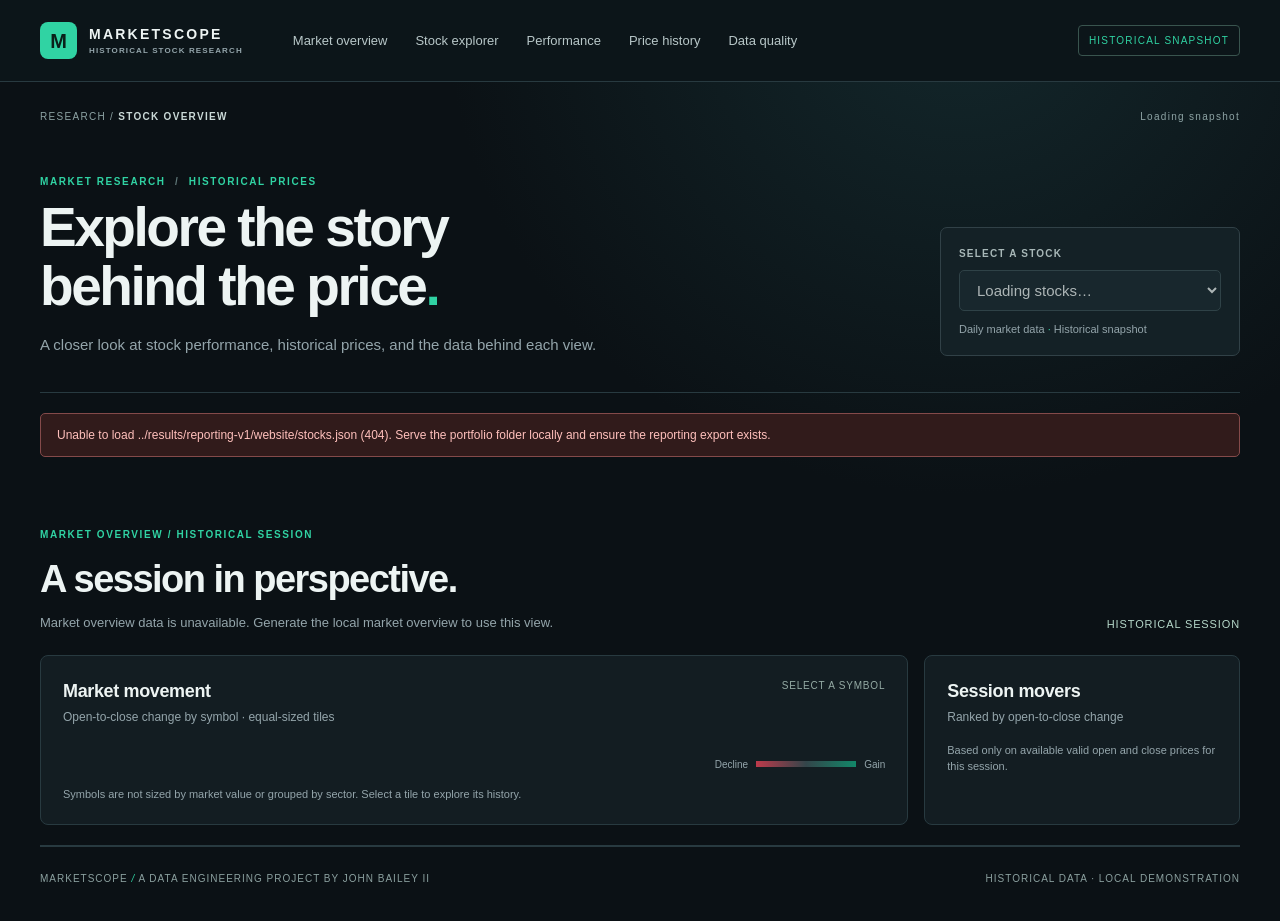
==== projects/stock-market-analytics/website/index.html @ 0007b761 "Launch updated porfolio" ====
<!doctype html>
<html lang="en"><head><meta charset="utf-8"><meta name="viewport" content="width=device-width,initial-scale=1">
<title>MarketScope | Historical Stock Research</title><meta name="description" content="Explore historical stock prices and price performance.">
<link rel="stylesheet" href="styles.css"></head>
<body><header class="topbar"><a class="brand" href="#overview"><span class="brand-mark" aria-hidden="true">M</span><span>MARKETSCOPE<small>HISTORICAL STOCK RESEARCH</small></span></a><nav aria-label="Dashboard sections"><a href="#market">Market overview</a><a href="#overview">Stock explorer</a><a href="#performance">Performance</a><a href="#history">Price history</a><a href="#quality">Data quality</a></nav><span class="snapshot">HISTORICAL SNAPSHOT</span></header>
<main id="overview" class="container"><div class="context"><span>RESEARCH / <strong>STOCK OVERVIEW</strong></span><span id="snapshot-date">Loading snapshot</span></div>
<section class="hero"><div><p class="eyebrow">MARKET RESEARCH <span class="dot">/</span> HISTORICAL PRICES</p><h1>Explore the story<br>behind the price<span>.</span></h1><p class="subhead">A closer look at stock performance, historical prices, and the data behind each view.</p></div><div class="selector-panel"><label for="stock-select">SELECT A STOCK</label><select id="stock-select" disabled><option>Loading stocks…</option></select><p>Daily market data <span>·</span> Historical snapshot</p></div></section>
<div id="status" class="notice" role="status" aria-live="polite">Loading historical stock data…</div>
<section id="market" class="market-section" aria-labelledby="market-heading"><div class="market-head"><div><p class="eyebrow">MARKET OVERVIEW / HISTORICAL SESSION</p><h2 id="market-heading">A session in perspective.</h2><p id="market-context">Loading market snapshot…</p></div><span class="market-session" id="market-date">HISTORICAL SESSION</span></div><div class="market-grid"><article class="panel heat-panel"><div class="market-panel-heading"><div><h3>Market movement</h3><p>Open-to-close change by symbol · equal-sized tiles</p></div><span>SELECT A SYMBOL</span></div><div id="heatmap" class="heatmap" aria-label="Stock price change heatmap"></div><div class="heat-legend"><span>Decline</span><i></i><span>Gain</span></div><p class="footnote">Symbols are not sized by market value or grouped by sector. Select a tile to explore its history.</p></article><aside class="panel movers"><div class="market-panel-heading"><div><h3>Session movers</h3><p>Ranked by open-to-close change</p></div></div><div id="gainers"></div><div id="losers"></div><p class="footnote">Based only on available valid open and close prices for this session.</p></aside></div></section><div id="dashboard" hidden><section class="stock-heading"><div><p class="eyebrow">SELECTED SECURITY</p><h2 id="ticker">—</h2><p id="asof" class="muted"></p></div><div class="quote"><span>LAST AVAILABLE CLOSE</span><strong id="latest-close">—</strong><small id="day-change">—</small></div></section>
<section id="performance" class="performance"><div class="section-label"><div><p class="eyebrow">PERFORMANCE</p><h3>Closing-price change</h3></div><span>Cumulative · as of latest observation</span></div><div id="performance-cards" class="kpi-grid"></div></section>
<section class="grid-main"><article class="panel chart-panel"><div class="panel-title"><div><p class="eyebrow">HISTORICAL PRICES</p><h3>Price movement</h3><p>Daily closing price · select a time range</p></div><span class="panel-tag">DAILY CLOSE</span></div><div id="chart-controls" class="chart-controls" role="group" aria-label="Chart time range"><button type="button" data-range="5D">5D</button><button type="button" data-range="1M">1M</button><button type="button" data-range="6M">6M</button><button type="button" data-range="YTD">YTD</button><button type="button" data-range="1Y" class="active" aria-pressed="true">1Y</button><button type="button" data-range="5Y">5Y</button><button type="button" data-range="ALL">All</button></div><div id="chart" class="chart" tabindex="0" role="group" aria-label="Historical closing prices. Move the pointer over the chart, or use left and right arrow keys to explore dates." aria-describedby="chart-instructions"></div><div class="chart-inspection"><span id="chart-instructions">Hover over the chart or use arrow keys to explore</span><output id="chart-value" aria-live="polite">—</output></div><div class="chart-footer"><span id="chart-start">—</span><span id="chart-end">—</span></div><p id="chart-note" class="footnote"></p></article>
<article class="panel stats-panel"><div class="panel-title"><div><p class="eyebrow">AT A GLANCE</p><h3>Key statistics</h3><p>Most recent available observation</p></div></div><div id="ranges"></div><div id="stats" class="stats-grid"></div></article></section>
<section class="grid-secondary"><article class="panel"><div class="panel-title"><div><p class="eyebrow">PERFORMANCE HISTORY</p><h3>Annual closing-price changes</h3><p>Calendar-year price change</p></div></div><div class="table-scroll"><table><thead><tr><th>YEAR</th><th>PRICE RETURN</th><th>BASELINE</th></tr></thead><tbody id="annual-rows"></tbody></table></div><p class="footnote">The latest available year is partial. Corporate-action treatment is unverified.</p></article>
<article class="panel"><div class="panel-title"><div><p class="eyebrow">PERFORMANCE SNAPSHOT</p><h3>Trailing price changes</h3><p>Price change through latest observation</p></div></div><table><thead><tr><th>PERIOD</th><th>PRICE RETURN</th><th>BASELINE</th></tr></thead><tbody id="trailing-rows"></tbody></table><p class="footnote">Multi-year returns are cumulative, not annualized.</p></article></section>
<section id="history" class="panel history"><div class="panel-title history-heading"><div><p class="eyebrow">HISTORICAL DATA</p><h3>Price history</h3><p>Explore observations at different time intervals.</p></div><div class="controls"><label for="frequency" class="sr-only">Price interval</label><select id="frequency"><option value="daily">Daily</option><option value="weekly">Weekly</option><option value="monthly">Monthly</option></select><button id="download" type="button">Download CSV</button></div></div><div class="table-scroll"><table><thead><tr><th>DATE / PERIOD</th><th>OPEN</th><th>HIGH</th><th>LOW</th><th>CLOSE</th><th>OBSERVATIONS</th></tr></thead><tbody id="price-rows"></tbody></table></div><div class="pagination"><span id="page-info"></span><div><button id="prev" type="button">Previous</button><button id="next" type="button">Next</button></div></div><p class="footnote">Weekly and monthly values use observed rows. A calendar period ending after the latest observation is marked with an asterisk; this does not establish trading-calendar completeness.</p></section>
<section id="quality" class="quality"><div><p class="eyebrow">ABOUT THIS DATA</p><h3>Clarity behind the numbers.</h3><p>This project uses a historical snapshot of <a href="https://www.kaggle.com/datasets/svaningelgem/nasdaq-daily-stock-prices">NASDAQ Daily Stock Prices on Kaggle</a>, published by Steven Van Ingelgem (svaningelgem). The original upstream data owners and source sites are not identified in the dataset description. Prices, currency, and corporate-action adjustments have not been independently verified. Returns are price changes, not total returns or investment advice.</p></div><div class="quality-card"><span>SELECTED STOCK / FIELD-LEVEL FLAGS</span><strong id="quality-count">—</strong><p id="quality-detail">—</p></div></section></div></main><footer class="container footer"><span>MARKETSCOPE <i>/</i> A DATA ENGINEERING PROJECT BY JOHN BAILEY II</span><span>HISTORICAL DATA · LOCAL DEMONSTRATION</span></footer><script src="app.js" defer></script><script src="market-overview.js" defer></script></body></html>
---- projects/stock-market-analytics/website/styles.css ----
:root{color-scheme:dark;--bg:#0b1115;--panel:#131d22;--card:#1a272e;--line:#283a40;--text:#edf4f3;--muted:#94a5ab;--green:#30d3a3;--red:#f08080;--gold:#a6b9b9}*{box-sizing:border-box}html{scroll-behavior:smooth}body{margin:0;background:radial-gradient(ellipse at 75% 0%,#13272b 0,transparent 38%),var(--bg);font:15px/1.5 'Segoe UI',Arial,sans-serif;color:var(--text)}a{color:inherit;text-decoration:none}.container{width:min(1440px,calc(100% - 80px));margin:auto}.topbar{height:82px;display:flex;align-items:center;padding:0 40px;border-bottom:1px solid var(--line);gap:50px;background:#0c1519}.brand{display:flex;align-items:center;gap:12px;font-weight:750;letter-spacing:.16em;font-size:14px}.brand small{display:block;color:var(--muted);font-size:8px;letter-spacing:.14em}.brand-mark{display:grid;place-items:center;width:37px;height:37px;background:var(--green);color:#0a201a;border-radius:8px;font-size:20px;letter-spacing:0}.topbar nav{display:flex;gap:28px;color:#b8c7c8;font-size:13px}.topbar nav a:hover{color:var(--green)}.snapshot{margin-left:auto;border:1px solid #39544e;padding:7px 10px;color:var(--green);font-size:10px;letter-spacing:.12em;border-radius:4px}.context{display:flex;justify-content:space-between;padding:27px 0;color:#8da3a4;font-size:10px;letter-spacing:.13em}.context strong{color:#cad9d7}.hero{display:flex;justify-content:space-between;align-items:end;padding:23px 0 36px;border-bottom:1px solid var(--line);gap:30px}.eyebrow{margin:0 0 9px;color:var(--green);font-weight:700;font-size:10px;letter-spacing:.16em}.dot{color:#627a7b;margin:0 5px}h1,h2,h3,p{margin-top:0}h1{font-size:clamp(37px,4.3vw,62px);line-height:1.08;letter-spacing:-.045em;margin-bottom:17px;font-weight:650}h1 span{color:var(--green)}.subhead,.muted{color:var(--muted);margin:0}.selector-panel{width:300px;flex-shrink:0;background:#142126;border:1px solid #314147;padding:18px;border-radius:7px}.selector-panel label{display:block;color:#a8b8b8;font-size:10px;font-weight:700;letter-spacing:.12em;margin-bottom:9px}select,button{font:inherit;color:var(--text);background:#1b2a30;border:1px solid #3b5055;border-radius:5px;padding:10px 13px}select{width:100%}button{cursor:pointer}button:hover{border-color:var(--green)}button:disabled{opacity:.4;cursor:default}.selector-panel p{font-size:11px;color:var(--muted);margin:10px 0 0}.selector-panel p span{color:var(--green)}.notice{border:1px solid #375048;background:#14231f;color:#b6d6ca;padding:12px 16px;margin:20px 0;border-radius:5px;font-size:12px}.notice.error{color:#ffc0bc;border-color:#844a4a;background:#311b1b}.stock-heading{display:flex;justify-content:space-between;align-items:end;margin:34px 0 25px}.stock-heading h2{font-size:38px;line-height:1;margin:0 0 8px;letter-spacing:-.04em}.quote{text-align:right}.quote span,.quote small{display:block;color:var(--muted);font-size:10px;letter-spacing:.1em}.quote strong{font-size:39px;line-height:1.2;letter-spacing:-.03em}.quote small{font-size:12px;letter-spacing:0}.section-label{display:flex;justify-content:space-between;align-items:end;margin-bottom:14px}.section-label h3,.panel h3{font-size:19px;margin:0;letter-spacing:-.02em}.section-label>span{font-size:11px;color:var(--muted)}.kpi-grid{display:grid;grid-template-columns:repeat(4,1fr);gap:14px}.kpi{background:var(--panel);border:1px solid var(--line);border-radius:7px;padding:18px 20px}.kpi span{display:block;color:var(--muted);font-size:11px}.kpi strong{font-size:26px;display:block;margin:7px 0 1px;font-weight:650}.positive{color:var(--green)}.negative{color:var(--red)}.neutral{color:#dce5e4}.grid-main{display:grid;grid-template-columns:2fr 1fr;gap:16px;margin-top:18px}.grid-secondary{display:grid;grid-template-columns:1fr 1fr;gap:16px;margin-top:16px}.panel{background:var(--panel);border:1px solid var(--line);border-radius:8px;padding:22px;min-width:0}.panel-title{display:flex;justify-content:space-between;align-items:flex-start;gap:14px}.panel-title p:not(.eyebrow){font-size:12px;color:var(--muted);margin:5px 0 0}.panel-tag{font-size:10px;color:#a8c2ba;border:1px solid #345448;border-radius:4px;padding:6px 8px;white-space:nowrap}.chart{height:252px;margin-top:24px}.chart svg{width:100%;height:100%;overflow:visible}.chart-footer{display:flex;justify-content:space-between;color:var(--muted);font-size:11px;border-top:1px solid var(--line);padding-top:9px}.footnote{font-size:11px;color:var(--muted);margin:14px 0 0}.range{padding:16px 0;border-bottom:1px solid var(--line)}.range-label{display:flex;justify-content:space-between;font-size:11px;color:var(--muted)}.range-values{display:flex;justify-content:space-between;font-weight:600;margin-top:4px}.range-track{height:5px;background:#34484d;margin:13px 0 1px;border-radius:10px;position:relative}.range-track i{position:absolute;top:-4px;width:13px;height:13px;background:var(--green);border:2px solid var(--panel);border-radius:50%;transform:translateX(-50%)}.stats-grid{display:grid;grid-template-columns:1fr 1fr;gap:18px;padding-top:19px}.stats-grid span{display:block;color:var(--muted);font-size:11px}.stats-grid strong{font-size:15px}.table-scroll{overflow:auto;max-height:380px}table{width:100%;border-collapse:collapse;margin-top:18px;text-align:left;font-size:13px}th{color:#82979b;letter-spacing:.08em;font-size:10px;font-weight:600;padding:10px 8px;border-bottom:1px solid var(--line)}td{padding:10px 8px;border-bottom:1px solid #26363b}th:not(:first-child),td:not(:first-child){text-align:right}td small{display:block;color:var(--muted)}.history{margin-top:16px}.controls{display:flex;gap:9px}.controls select{width:auto}.controls button,.pagination button{font-size:12px}.pagination{display:flex;align-items:center;justify-content:space-between;color:var(--muted);font-size:12px;margin-top:16px}.pagination div{display:flex;gap:8px}.quality{display:grid;grid-template-columns:2fr 1fr;gap:24px;align-items:center;margin:45px 0;padding:32px 0;border-top:1px solid var(--line)}.quality h3{font-size:23px;margin-bottom:8px}.quality p:not(.eyebrow){color:var(--muted);max-width:740px;font-size:13px;margin:0}.quality-card{background:#162723;border:1px solid #2e5145;border-radius:7px;padding:19px}.quality-card span{font-size:10px;letter-spacing:.1em;color:#a0b9af}.quality-card strong{display:block;font-size:25px;color:var(--green)}.footer{padding:24px 0 35px;border-top:1px solid var(--line);display:flex;justify-content:space-between;gap:20px;color:#8ba09f;font-size:10px;letter-spacing:.1em}.footer i{color:var(--green)}.footer a{color:#c2d4d0}.sr-only{position:absolute;width:1px;height:1px;padding:0;margin:-1px;overflow:hidden;clip:rect(0,0,0,0);white-space:nowrap;border:0}@media(max-width:900px){.topbar nav{display:none}.grid-main,.grid-secondary,.quality{grid-template-columns:1fr}.hero{align-items:start}.selector-panel{width:260px}.container{width:calc(100% - 40px)}.topbar{padding:0 20px}}@media(max-width:600px){.hero{display:block}.selector-panel{width:100%;margin-top:25px}.kpi-grid{grid-template-columns:1fr 1fr}.stock-heading{align-items:start}.quote strong{font-size:30px}.history-heading{display:block}.controls{margin-top:15px}.context span:last-child{display:none}.snapshot{font-size:8px}.footer{flex-direction:column}}
.market-section{padding:50px 0 20px;border-bottom:1px solid var(--line)}
.market-head{display:flex;align-items:end;justify-content:space-between;gap:20px;margin-bottom:22px}
.market-head h2{font-size:clamp(27px,3vw,38px);letter-spacing:-.04em;margin:0 0 5px}
.market-head p:not(.eyebrow){color:var(--muted);font-size:13px;margin:0}.market-session{color:#b5d7c9;font-size:11px;letter-spacing:.08em;white-space:nowrap}
.market-grid{display:grid;grid-template-columns:minmax(0,2.2fr) minmax(260px,.8fr);gap:16px}.market-panel-heading{display:flex;justify-content:space-between;align-items:start;gap:12px;margin-bottom:16px}.market-panel-heading h3{font-size:18px;margin:0}.market-panel-heading p{color:var(--muted);font-size:12px;margin:3px 0 0}.market-panel-heading>span{font-size:10px;color:#94aaa4;letter-spacing:.08em;white-space:nowrap}
.heatmap{display:grid;grid-template-columns:repeat(auto-fill,minmax(65px,1fr));gap:3px;max-height:450px;overflow:auto}.heat-tile{min-width:0;height:52px;border:0;border-radius:2px;padding:5px 2px;display:flex;flex-direction:column;align-items:center;justify-content:center;color:white;font-size:10px}.heat-tile strong{font-size:11px}.heat-tile:hover,.heat-tile:focus-visible{outline:2px solid #fff;outline-offset:-2px}.heat-legend{display:flex;align-items:center;justify-content:flex-end;gap:8px;color:var(--muted);font-size:10px;margin-top:15px}.heat-legend i{width:100px;height:6px;background:linear-gradient(90deg,#bd3a4b,#33454a,#128769)}
.movers h4{margin:20px 0 8px;font-size:14px}.mover-row{display:grid;grid-template-columns:1fr auto auto;width:100%;gap:15px;border:0;border-bottom:1px solid var(--line);border-radius:0;background:transparent;text-align:left;padding:10px 2px;font-size:12px}.mover-row strong{color:#b4d7ed}.mover-row b{text-align:right;min-width:66px}.mover-row:hover{background:#1e3034}.chart-controls{display:flex;gap:4px;flex-wrap:wrap;margin-top:22px}.chart-controls button{background:transparent;border-color:transparent;color:var(--muted);font-size:11px;font-weight:700;padding:7px 10px}.chart-controls button.active{background:#234940;border-color:#38695b;color:#d4fff0}.chart-controls button:focus-visible{outline:2px solid #8ff1d0}.chart-panel .chart{margin-top:12px}.chart-scrub-label{display:flex;justify-content:space-between;color:var(--muted);font-size:11px;margin-top:10px;gap:10px}.chart-scrub-label output{color:#e7f5ef}#chart-scrub{width:100%;accent-color:#30d3a3}
@media(max-width:900px){.market-grid{grid-template-columns:1fr}.heatmap{max-height:340px}.market-head{align-items:start;flex-direction:column}.market-panel-heading>span{display:none}}
.chart{cursor:crosshair}.chart:focus-visible{outline:2px solid #8ff1d0;outline-offset:4px}.chart-inspection{display:flex;justify-content:space-between;gap:14px;color:var(--muted);font-size:11px;margin-top:10px}.chart-inspection output{color:#e7f5ef;text-align:right}@media(max-width:600px){.chart-inspection{flex-direction:column;gap:4px}.chart-inspection output{text-align:left}}
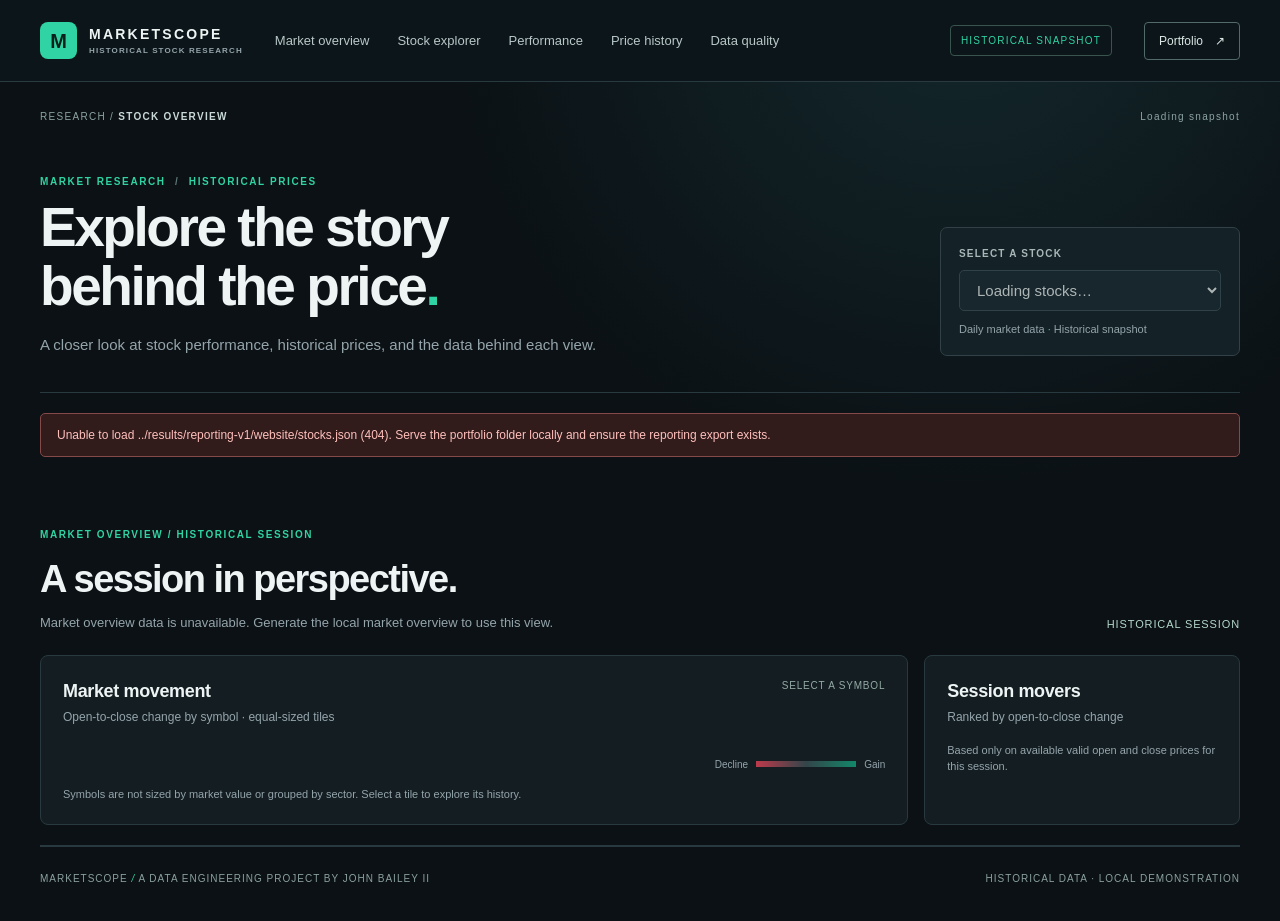
==== commit 0b6b7038: "Adding portfolio button link to marketscope" ====
--- a/projects/stock-market-analytics/website/index.html
+++ b/projects/stock-market-analytics/website/index.html
@@ -2,7 +2,7 @@
 <html lang="en"><head><meta charset="utf-8"><meta name="viewport" content="width=device-width,initial-scale=1">
 <title>MarketScope | Historical Stock Research</title><meta name="description" content="Explore historical stock prices and price performance.">
 <link rel="stylesheet" href="styles.css"></head>
-<body><header class="topbar"><a class="brand" href="#overview"><span class="brand-mark" aria-hidden="true">M</span><span>MARKETSCOPE<small>HISTORICAL STOCK RESEARCH</small></span></a><nav aria-label="Dashboard sections"><a href="#market">Market overview</a><a href="#overview">Stock explorer</a><a href="#performance">Performance</a><a href="#history">Price history</a><a href="#quality">Data quality</a></nav><span class="snapshot">HISTORICAL SNAPSHOT</span></header>
+<body><header class="topbar"><a class="brand" href="#overview"><span class="brand-mark" aria-hidden="true">M</span><span>MARKETSCOPE<small>HISTORICAL STOCK RESEARCH</small></span></a><nav aria-label="Dashboard sections"><a href="#market">Market overview</a><a href="#overview">Stock explorer</a><a href="#performance">Performance</a><a href="#history">Price history</a><a href="#quality">Data quality</a></nav><span class="snapshot">HISTORICAL SNAPSHOT</span><a class="portfolio-link" href="https://jbaileyanalytics.github.io/">Portfolio <span aria-hidden="true">↗</span></a></header>
 <main id="overview" class="container"><div class="context"><span>RESEARCH / <strong>STOCK OVERVIEW</strong></span><span id="snapshot-date">Loading snapshot</span></div>
 <section class="hero"><div><p class="eyebrow">MARKET RESEARCH <span class="dot">/</span> HISTORICAL PRICES</p><h1>Explore the story<br>behind the price<span>.</span></h1><p class="subhead">A closer look at stock performance, historical prices, and the data behind each view.</p></div><div class="selector-panel"><label for="stock-select">SELECT A STOCK</label><select id="stock-select" disabled><option>Loading stocks…</option></select><p>Daily market data <span>·</span> Historical snapshot</p></div></section>
 <div id="status" class="notice" role="status" aria-live="polite">Loading historical stock data…</div>
--- a/projects/stock-market-analytics/website/styles.css
+++ b/projects/stock-market-analytics/website/styles.css
@@ -8,3 +8,6 @@
 .movers h4{margin:20px 0 8px;font-size:14px}.mover-row{display:grid;grid-template-columns:1fr auto auto;width:100%;gap:15px;border:0;border-bottom:1px solid var(--line);border-radius:0;background:transparent;text-align:left;padding:10px 2px;font-size:12px}.mover-row strong{color:#b4d7ed}.mover-row b{text-align:right;min-width:66px}.mover-row:hover{background:#1e3034}.chart-controls{display:flex;gap:4px;flex-wrap:wrap;margin-top:22px}.chart-controls button{background:transparent;border-color:transparent;color:var(--muted);font-size:11px;font-weight:700;padding:7px 10px}.chart-controls button.active{background:#234940;border-color:#38695b;color:#d4fff0}.chart-controls button:focus-visible{outline:2px solid #8ff1d0}.chart-panel .chart{margin-top:12px}.chart-scrub-label{display:flex;justify-content:space-between;color:var(--muted);font-size:11px;margin-top:10px;gap:10px}.chart-scrub-label output{color:#e7f5ef}#chart-scrub{width:100%;accent-color:#30d3a3}
 @media(max-width:900px){.market-grid{grid-template-columns:1fr}.heatmap{max-height:340px}.market-head{align-items:start;flex-direction:column}.market-panel-heading>span{display:none}}
 .chart{cursor:crosshair}.chart:focus-visible{outline:2px solid #8ff1d0;outline-offset:4px}.chart-inspection{display:flex;justify-content:space-between;gap:14px;color:var(--muted);font-size:11px;margin-top:10px}.chart-inspection output{color:#e7f5ef;text-align:right}@media(max-width:600px){.chart-inspection{flex-direction:column;gap:4px}.chart-inspection output{text-align:left}}
+
+/* Keep the portfolio return link visible when the section navigation collapses. */
+.topbar{gap:clamp(14px,2.5vw,40px)}.portfolio-link{flex-shrink:0;display:inline-flex;align-items:center;gap:12px;padding:9px 14px;border:1px solid #526a6a;border-radius:4px;color:#dbe8e6;font-size:12px;transition:border-color .2s,color .2s}.portfolio-link:hover,.portfolio-link:focus-visible{border-color:var(--green);color:var(--green)}@media(max-width:600px){.portfolio-link{padding:8px 10px;gap:7px}.snapshot{display:none}}
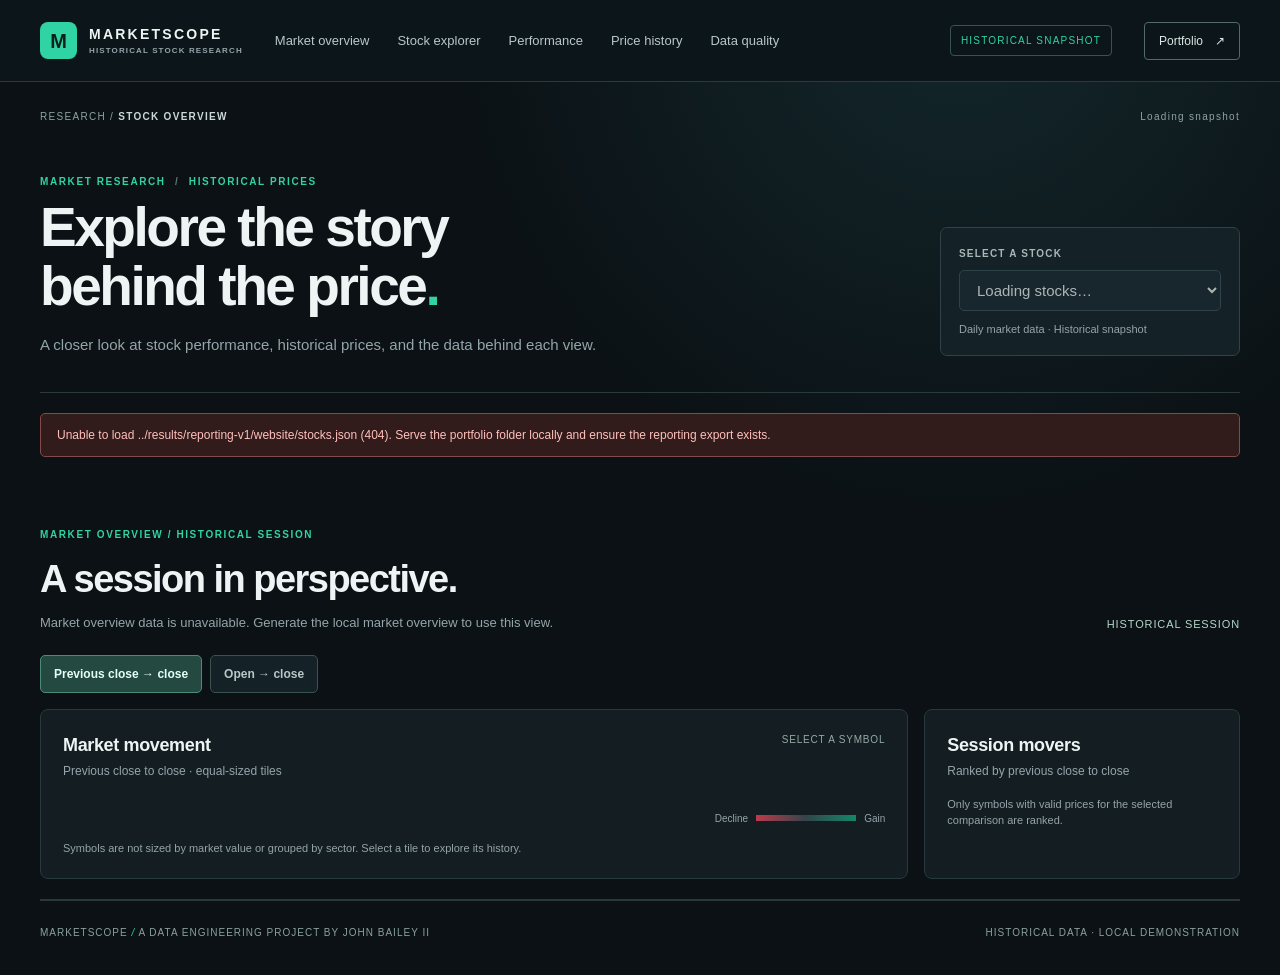
==== commit 7d0378ac: "Updates to marketscope - added in toggle to heatmap; formatting display values" ====
--- a/projects/stock-market-analytics/website/index.html
+++ b/projects/stock-market-analytics/website/index.html
@@ -6,7 +6,7 @@
 <main id="overview" class="container"><div class="context"><span>RESEARCH / <strong>STOCK OVERVIEW</strong></span><span id="snapshot-date">Loading snapshot</span></div>
 <section class="hero"><div><p class="eyebrow">MARKET RESEARCH <span class="dot">/</span> HISTORICAL PRICES</p><h1>Explore the story<br>behind the price<span>.</span></h1><p class="subhead">A closer look at stock performance, historical prices, and the data behind each view.</p></div><div class="selector-panel"><label for="stock-select">SELECT A STOCK</label><select id="stock-select" disabled><option>Loading stocks…</option></select><p>Daily market data <span>·</span> Historical snapshot</p></div></section>
 <div id="status" class="notice" role="status" aria-live="polite">Loading historical stock data…</div>
-<section id="market" class="market-section" aria-labelledby="market-heading"><div class="market-head"><div><p class="eyebrow">MARKET OVERVIEW / HISTORICAL SESSION</p><h2 id="market-heading">A session in perspective.</h2><p id="market-context">Loading market snapshot…</p></div><span class="market-session" id="market-date">HISTORICAL SESSION</span></div><div class="market-grid"><article class="panel heat-panel"><div class="market-panel-heading"><div><h3>Market movement</h3><p>Open-to-close change by symbol · equal-sized tiles</p></div><span>SELECT A SYMBOL</span></div><div id="heatmap" class="heatmap" aria-label="Stock price change heatmap"></div><div class="heat-legend"><span>Decline</span><i></i><span>Gain</span></div><p class="footnote">Symbols are not sized by market value or grouped by sector. Select a tile to explore its history.</p></article><aside class="panel movers"><div class="market-panel-heading"><div><h3>Session movers</h3><p>Ranked by open-to-close change</p></div></div><div id="gainers"></div><div id="losers"></div><p class="footnote">Based only on available valid open and close prices for this session.</p></aside></div></section><div id="dashboard" hidden><section class="stock-heading"><div><p class="eyebrow">SELECTED SECURITY</p><h2 id="ticker">—</h2><p id="asof" class="muted"></p></div><div class="quote"><span>LAST AVAILABLE CLOSE</span><strong id="latest-close">—</strong><small id="day-change">—</small></div></section>
+<section id="market" class="market-section" aria-labelledby="market-heading"><div class="market-head"><div><p class="eyebrow">MARKET OVERVIEW / HISTORICAL SESSION</p><h2 id="market-heading">A session in perspective.</h2><p id="market-context">Loading market snapshot…</p></div><span class="market-session" id="market-date">HISTORICAL SESSION</span></div><div class="market-view-controls" role="group" aria-label="Market change comparison"><button type="button" data-market-basis="previous" aria-pressed="true">Previous close → close</button><button type="button" data-market-basis="session" aria-pressed="false">Open → close</button></div><div class="market-grid"><article class="panel heat-panel"><div class="market-panel-heading"><div><h3>Market movement</h3><p id="market-measure">Previous close to close · equal-sized tiles</p></div><span>SELECT A SYMBOL</span></div><div id="heatmap" class="heatmap" aria-label="Stock price change heatmap"></div><div class="heat-legend"><span>Decline</span><i></i><span>Gain</span></div><p class="footnote">Symbols are not sized by market value or grouped by sector. Select a tile to explore its history.</p></article><aside class="panel movers"><div class="market-panel-heading"><div><h3>Session movers</h3><p id="movers-measure">Ranked by previous close to close</p></div></div><div id="gainers"></div><div id="losers"></div><p class="footnote" id="movers-note">Only symbols with valid prices for the selected comparison are ranked.</p></aside></div></section><div id="dashboard" hidden><section class="stock-heading"><div><p class="eyebrow">SELECTED SECURITY</p><h2 id="ticker">—</h2><p id="asof" class="muted"></p></div><div class="quote"><span>LAST AVAILABLE CLOSE</span><strong id="latest-close">—</strong><small id="day-change">—</small></div></section>
 <section id="performance" class="performance"><div class="section-label"><div><p class="eyebrow">PERFORMANCE</p><h3>Closing-price change</h3></div><span>Cumulative · as of latest observation</span></div><div id="performance-cards" class="kpi-grid"></div></section>
 <section class="grid-main"><article class="panel chart-panel"><div class="panel-title"><div><p class="eyebrow">HISTORICAL PRICES</p><h3>Price movement</h3><p>Daily closing price · select a time range</p></div><span class="panel-tag">DAILY CLOSE</span></div><div id="chart-controls" class="chart-controls" role="group" aria-label="Chart time range"><button type="button" data-range="5D">5D</button><button type="button" data-range="1M">1M</button><button type="button" data-range="6M">6M</button><button type="button" data-range="YTD">YTD</button><button type="button" data-range="1Y" class="active" aria-pressed="true">1Y</button><button type="button" data-range="5Y">5Y</button><button type="button" data-range="ALL">All</button></div><div id="chart" class="chart" tabindex="0" role="group" aria-label="Historical closing prices. Move the pointer over the chart, or use left and right arrow keys to explore dates." aria-describedby="chart-instructions"></div><div class="chart-inspection"><span id="chart-instructions">Hover over the chart or use arrow keys to explore</span><output id="chart-value" aria-live="polite">—</output></div><div class="chart-footer"><span id="chart-start">—</span><span id="chart-end">—</span></div><p id="chart-note" class="footnote"></p></article>
 <article class="panel stats-panel"><div class="panel-title"><div><p class="eyebrow">AT A GLANCE</p><h3>Key statistics</h3><p>Most recent available observation</p></div></div><div id="ranges"></div><div id="stats" class="stats-grid"></div></article></section>
--- a/projects/stock-market-analytics/website/styles.css
+++ b/projects/stock-market-analytics/website/styles.css
@@ -11,3 +11,8 @@
 
 /* Keep the portfolio return link visible when the section navigation collapses. */
 .topbar{gap:clamp(14px,2.5vw,40px)}.portfolio-link{flex-shrink:0;display:inline-flex;align-items:center;gap:12px;padding:9px 14px;border:1px solid #526a6a;border-radius:4px;color:#dbe8e6;font-size:12px;transition:border-color .2s,color .2s}.portfolio-link:hover,.portfolio-link:focus-visible{border-color:var(--green);color:var(--green)}@media(max-width:600px){.portfolio-link{padding:8px 10px;gap:7px}.snapshot{display:none}}
+
+/* HTML labels stay readable instead of stretching with the chart SVG. */
+.chart{position:relative}.chart-bound{position:absolute;right:4px;z-index:1;padding:3px 7px;border-radius:3px;background:#102126;color:#e7f5ef;font-size:12px;font-weight:600;line-height:1.35;pointer-events:none}.chart-bound-high{top:0}.chart-bound-low{bottom:0}@media(max-width:600px){.chart-bound{font-size:13px;background:#0b1b1e}}
+
+.market-view-controls{display:flex;gap:8px;flex-wrap:wrap;margin:0 0 16px}.market-view-controls button{padding:9px 13px;background:#142126;border:1px solid #39534e;color:#b8c7c8;font-size:12px;font-weight:600}.market-view-controls button[aria-pressed="true"]{background:#234940;border-color:#4d8b78;color:#e4fff5}.market-view-controls button:focus-visible{outline:2px solid #8ff1d0;outline-offset:3px}.heat-tile-unavailable{background:#344249;color:#e0e8e6}
